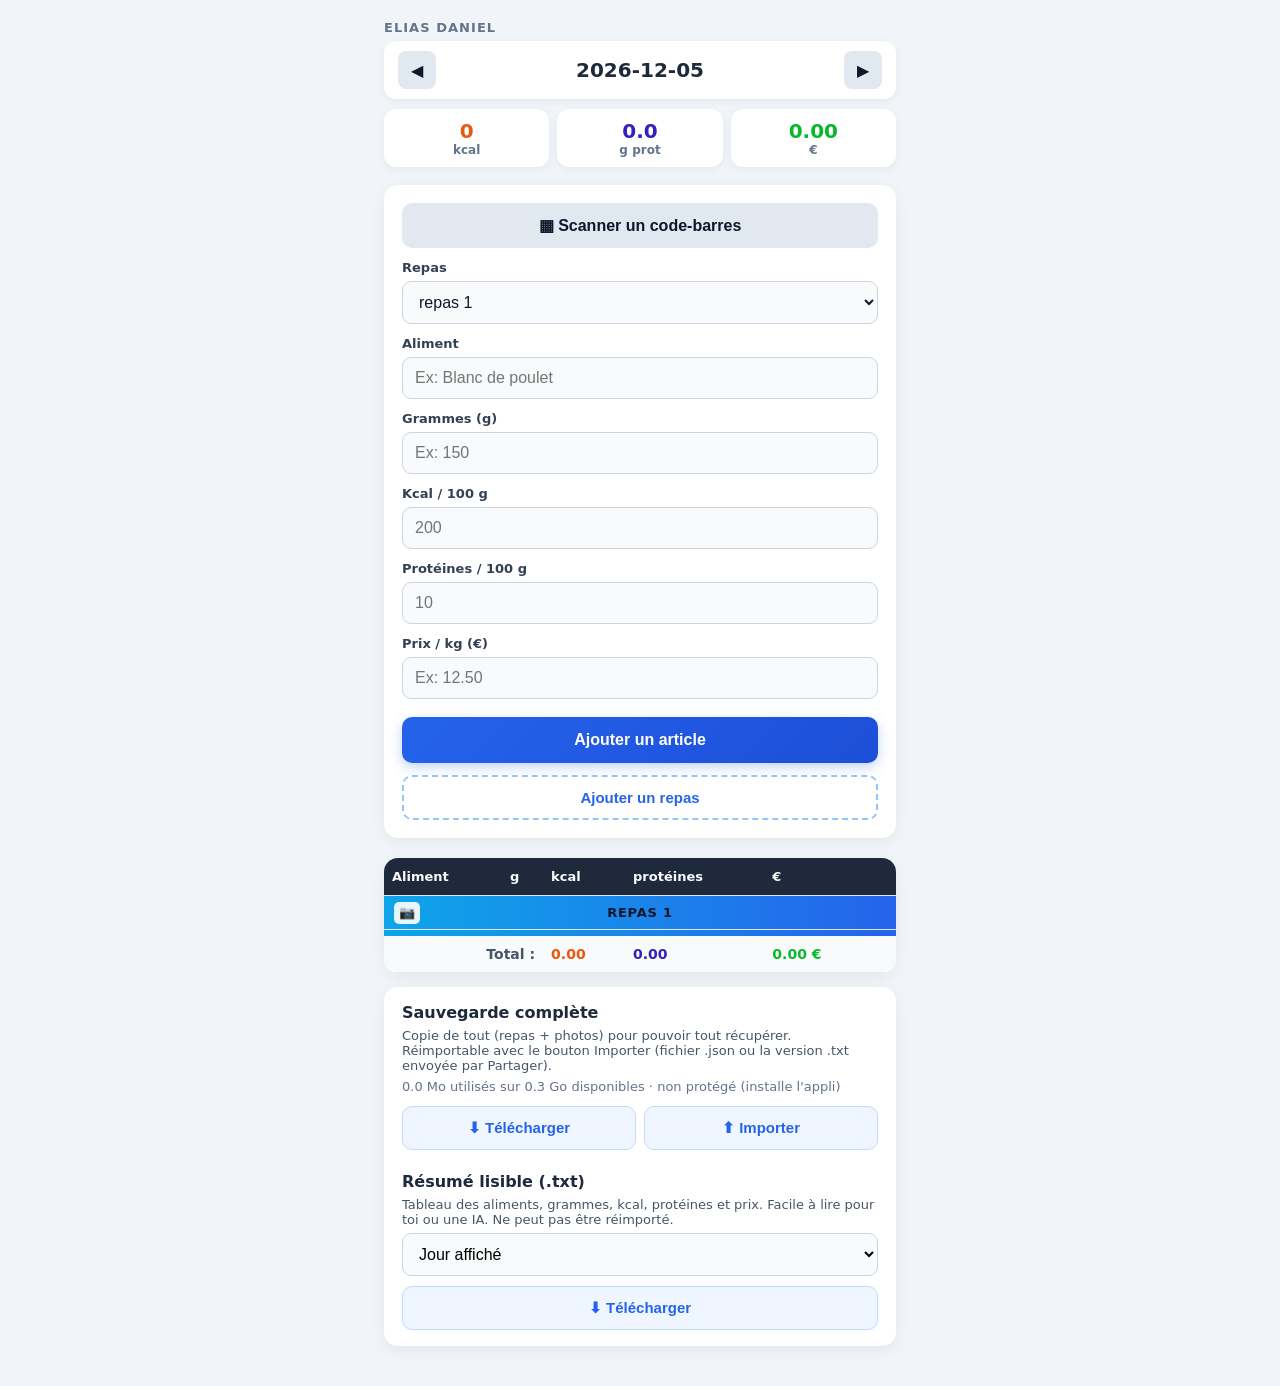
==== index (1).html @ c40640e5 "Add files via upload" ====
<!DOCTYPE html>
<html lang="fr">

<head>
    <meta charset="UTF-8">
    <meta name="viewport" content="width=device-width, initial-scale=1.0" />
    <meta name="theme-color" content="#2563eb">
    <title>Suivi Repas</title>
    <link rel="manifest" href="manifest.json">
    <link rel="icon" href="icone-192.png">
    <link rel="apple-touch-icon" href="icone-192.png">
    <link rel="stylesheet" href="style.css">
</head>

<body>
    <p class="nom-utilisateur">ELIAS Daniel</p>

    <h1>
        <button id="btn-jour-prec" type="button">◀</button>
        <span id="date-affichage"></span>
        <button id="btn-jour-suiv" type="button">▶</button>
    </h1>

    <div class="resume-haut">
        <div class="resume-case resume-kcal"><span id="haut-kcal">0</span><small>kcal</small></div>
        <div class="resume-case resume-prot"><span id="haut-prot">0</span><small>g prot</small></div>
        <div class="resume-case resume-prix"><span id="haut-prix">0.00</span><small>€</small></div>
    </div>

    <form id="formulaire-article">
        <button id="btn-scanner" type="button">▦ Scanner un code-barres</button>
        <p id="message-produit" class="message-produit cache"></p>

        <label for="select-repas">Repas</label>
        <select id="select-repas"></select>

        <label for="aliment">Aliment</label>
        <div class="champ-avec-effacer">
            <input id="aliment" type="text" placeholder="Ex: Blanc de poulet">
            <button id="btn-effacer-aliment" type="button" class="btn-effacer cache" aria-label="Effacer le nom">✕</button>
        </div>

        <label for="grammes">Grammes (g)</label>
        <input id="grammes" type="number" inputmode="decimal" step="any" min="0" placeholder="Ex: 150">

        <label for="calories">Kcal / 100 g</label>
        <input id="calories" type="number" inputmode="decimal" step="any" min="0" placeholder="200">

        <label for="proteines">Protéines / 100 g</label>
        <input id="proteines" type="number" inputmode="decimal" step="any" min="0" placeholder="10">

        <label for="prix-kg">Prix / kg (€)</label>
        <input id="prix-kg" type="number" inputmode="decimal" step="any" min="0" placeholder="Ex: 12.50">

        <button id="btn-ajouter-article" type="button">Ajouter un article</button>
        <button id="btn-ajouter-repas" type="button">Ajouter un repas</button>
    </form>

    <table>
        <thead>
            <tr>
                <th>Aliment</th>
                <th>g</th>
                <th>kcal</th>
                <th>protéines</th>
                <th>€</th>
                <th></th>
            </tr>
        </thead>
        <tbody id="liste-articles"></tbody>
        <tfoot>
            <tr>
                <td colspan="6" class="bande-separation"></td>
            </tr>
            <tr>
                <td colspan="2" class="label-total">Total :</td>
                <td id="total-kcal">0.00</td>
                <td id="total-prot">0.00</td>
                <td id="total-prix">0.00 €</td>
                <td></td>
            </tr>
        </tfoot>
    </table>

    <section class="bloc-sauvegarde">
        <h2>Sauvegarde complète</h2>
        <p class="aide">Copie de tout (repas + photos) pour pouvoir tout récupérer. Réimportable avec le bouton Importer (fichier .json ou la version .txt envoyée par Partager).</p>
        <p id="info-stockage" class="info-stockage">Calcul de l'espace utilisé…</p>
        <div class="boutons-sauvegarde">
            <button id="btn-exporter" type="button">⬇ Télécharger</button>
            <button id="btn-partager-sauvegarde" type="button" class="btn-partager">↗ Partager</button>
            <button id="btn-importer" type="button">⬆ Importer</button>
        </div>
        <input id="input-import" type="file" accept="application/json,.json,text/plain,.txt" hidden>

        <h2 class="titre-resume">Résumé lisible (.txt)</h2>
        <p class="aide">Tableau des aliments, grammes, kcal, protéines et prix. Facile à lire pour toi ou une IA. Ne peut pas être réimporté.</p>
        <select id="select-periode">
            <option value="jour">Jour affiché</option>
            <option value="7">7 derniers jours</option>
            <option value="30">30 derniers jours</option>
            <option value="tout">Tout l'historique</option>
        </select>
        <div class="boutons-sauvegarde">
            <button id="btn-resume-telecharger" type="button">⬇ Télécharger</button>
            <button id="btn-resume-partager" type="button" class="btn-partager">↗ Partager</button>
        </div>
    </section>

    <!-- Champ caché utilisé pour prendre la photo d'un repas -->
    <input id="input-photo" type="file" accept="image/*" capture="environment" hidden>

    <!-- Fenêtre du scanner de code-barres -->
    <div id="fenetre-scanner" class="fenetre cache">
        <div class="fenetre-contenu">
            <p id="texte-scanner" class="texte-scanner">Vise le code-barres</p>
            <video id="video-scanner" playsinline muted></video>
            <label for="code-manuel">Ou tape le code-barres :</label>
            <div class="ligne-code-manuel">
                <input id="code-manuel" type="text" inputmode="numeric" placeholder="Ex: 3017620422003">
                <button id="btn-code-manuel" type="button">OK</button>
            </div>
            <button id="btn-fermer-scanner" type="button" class="btn-fermer">Fermer</button>
        </div>
    </div>

    <!-- Fenêtre pour voir une photo en grand -->
    <div id="fenetre-photo" class="fenetre cache">
        <div class="fenetre-contenu">
            <img id="photo-grande" alt="Photo du repas">
            <div class="boutons-photo">
                <button id="btn-remplacer-photo" type="button">Remplacer</button>
                <button id="btn-supprimer-photo" type="button" class="btn-danger">Supprimer</button>
            </div>
            <button id="btn-fermer-photo" type="button" class="btn-fermer">Fermer</button>
        </div>
    </div>

    <div id="popup-info" class="popup-cache"></div>
    <script src="script.js"></script>
</body>

</html>
---- style.css ----
* {
    box-sizing: border-box;
    margin: 0;
    padding: 0;
}

body {
    font-family: system-ui, -apple-system, "Segoe UI", Roboto, sans-serif;
    background-color: #f1f5f9;
    color: #1e293b;
    max-width: 540px;
    margin: 0 auto;
    padding: 20px 14px 40px;
}

.nom-utilisateur {
    font-size: 13px;
    font-weight: 700;
    text-transform: uppercase;
    letter-spacing: 0.08em;
    color: #64748b;
    margin-bottom: 6px;
}

h1 {
    display: flex;
    align-items: center;
    justify-content: space-between;
    background-color: #ffffff;
    padding: 10px 14px;
    border-radius: 12px;
    box-shadow: 0 2px 8px rgba(15, 23, 42, 0.06);
    font-size: 20px;
    white-space: nowrap;
    margin-bottom: 18px;
}

#btn-jour-prec,
#btn-jour-suiv {
    background-color: #e2e8f0;
    color: #0f172a;
    border: none;
    border-radius: 8px;
    width: 38px;
    height: 38px;
    font-size: 16px;
    cursor: pointer;
    transition: background-color 0.2s ease, transform 0.1s ease;
}

#btn-jour-prec:hover,
#btn-jour-suiv:hover {
    background-color: #2563eb;
    color: #ffffff;
}

#btn-jour-prec:active,
#btn-jour-suiv:active {
    transform: scale(0.92);
}

#formulaire-article {
    display: flex;
    flex-direction: column;
    gap: 6px;
    background-color: #ffffff;
    padding: 18px;
    border-radius: 14px;
    box-shadow: 0 4px 16px rgba(15, 23, 42, 0.06);
    margin-bottom: 20px;
}

#formulaire-article label {
    font-size: 13px;
    font-weight: 700;
    color: #334155;
    margin-top: 6px;
}

#formulaire-article input {
    width: 100%;
    padding: 11px 12px;
    font-size: 16px;
    color: #0f172a;
    background-color: #f8fafc;
    border: 1.5px solid #cbd5e1;
    border-radius: 9px;
    outline: none;
    transition: border-color 0.2s ease, box-shadow 0.2s ease, background-color 0.2s ease;
}

#formulaire-article input:focus {
    background-color: #ffffff;
    border-color: #2563eb;
    box-shadow: 0 0 0 3px rgba(37, 99, 235, 0.16);
}

@keyframes secousse {
    0%, 100% { transform: translateX(0); }
    25% { transform: translateX(-5px); }
    75% { transform: translateX(5px); }
}

#formulaire-article input.erreur,
.erreur {
    border: 2px solid #ef4444;
    background-color: #fef2f2;
    animation: secousse 0.25s ease;
}

#btn-ajouter-article {
    width: 100%;
    padding: 14px;
    margin-top: 12px;
    font-size: 16px;
    font-weight: 700;
    color: #ffffff;
    background: linear-gradient(135deg, #2563eb, #1d4ed8);
    border: none;
    border-radius: 10px;
    box-shadow: 0 4px 12px rgba(37, 99, 235, 0.28);
    cursor: pointer;
    transition: transform 0.15s ease, box-shadow 0.2s ease, filter 0.2s ease;
}

#btn-ajouter-article:hover {
    filter: brightness(1.06);
    transform: translateY(-1px);
    box-shadow: 0 6px 16px rgba(37, 99, 235, 0.35);
}

#btn-ajouter-article:active {
    transform: translateY(1px) scale(0.99);
}

table {
    border-collapse: collapse;
    width: 100%;
    background-color: #ffffff;
    border-radius: 14px;
    overflow: hidden;
    box-shadow: 0 4px 16px rgba(15, 23, 42, 0.06);
    margin-bottom: 14px;
    font-size: 14px;
}

thead th {
    background-color: #1e293b;
    color: #f8fafc;
    font-weight: 600;
    text-align: left;
    padding: 11px 8px;
    font-size: 13px;
}

th, td {
    border-bottom: 1px solid #e2e8f0;
    padding: 10px 8px;
}


.bandeau-repas {
    position: relative;
    text-align: center;
    background: linear-gradient(90deg, #0ea5e9, #2563eb);
    color: #ffffff;
    font-weight: 700;
    text-transform: uppercase;
    letter-spacing: 0.06em;
    font-size: 13px;
    padding: 9px 36px;
    cursor: pointer;
    transition: filter 0.15s ease;
}

.bandeau-repas:hover {
    filter: brightness(1.08);
}

#liste-articles td .btn-suppr-repas {
    position: absolute;
    right: 10px;
    top: 50%;
    transform: translateY(-50%);
    background-color: #fee2e2;
    color: #dc2626;
    border: none;
    border-radius: 5px;
    width: 22px;
    height: 22px;
    font-size: 11px;
    font-weight: 700;
    cursor: pointer;
    transition: background-color 0.15s ease, color 0.15s ease;
}

#liste-articles td .btn-suppr-repas:hover {
    background-color: #ef4444;
    color: #ffffff;
}

#liste-articles td .btn-suppr-repas:active {
    transform: translateY(-50%) scale(0.9);
}

#popup-info.popup-repas {
    padding: 12px 18px;
    font-size: 15px;
    text-align: center;
}

#liste-articles tr {
    transition: background-color 0.15s ease;
}

#liste-articles tr:hover {
    background-color: #f8fafc;
}

#liste-articles td:nth-child(1) {
    font-weight: 600;
    color: #0f172a;
}

#liste-articles td:nth-child(3),
#total-kcal {
    color: #ea580c;
    font-weight: 600;
}

#liste-articles td:nth-child(4),
#total-prot {
    color: #3321bc;
    font-weight: 600;
}

#liste-articles td:nth-child(5),
#total-prix {
    color: #09b82c;
    font-weight: 600;
}

.cellule-cliquable {
    cursor: pointer;
    text-decoration: none;
    border-radius: 6px;
    transition: background-color 0.15s ease, transform 0.1s ease;
}

.cellule-cliquable:hover {
    background-color: #e2e8f0;
}

.cellule-cliquable:active {
    transform: scale(0.95);
    background-color: #cbd5e1;
}

#liste-articles td button {
    background-color: #fee2e2;
    color: #dc2626;
    border: none;
    border-radius: 6px;
    width: 28px;
    height: 28px;
    font-weight: 700;
    cursor: pointer;
    transition: background-color 0.15s ease, color 0.15s ease, transform 0.1s ease;
}

#liste-articles td button:hover {
    background-color: #ef4444;
    color: #ffffff;
}

#liste-articles td button:active {
    transform: scale(0.9);
}

tfoot tr {
    font-weight: 700;
    background-color: #f8fafc;
}

tfoot td.bande-separation {
    padding: 0;
    height: 6px;
    background: linear-gradient(90deg, #0ea5e9, #2563eb);
    border: none;
}

.label-total {
    text-align: right;
    color: #475569;
}

#btn-ajouter-repas {
    width: 100%;
    padding: 12px;
    margin-top: 6px;
    font-size: 15px;
    font-weight: 700;
    color: #2563eb;
    background-color: #ffffff;
    border: 2px dashed #93c5fd;
    border-radius: 10px;
    cursor: pointer;
    transition: background-color 0.2s ease, border-color 0.2s ease, transform 0.1s ease;
}

#btn-ajouter-repas:hover {
    background-color: #eff6ff;
    border-color: #2563eb;
}

#btn-ajouter-repas:active {
    transform: scale(0.99);
}

@keyframes apparitionPopup {
    from {
        opacity: 0;
        transform: translateY(4px) scale(0.96);
    }
    to {
        opacity: 1;
        transform: translateY(0) scale(1);
    }
}

#popup-info {
    position: fixed;
    background-color: #0f172a;
    color: #ffffff;
    padding: 8px 13px;
    border-radius: 8px;
    font-size: 13px;
    font-weight: 700;
    box-shadow: 0 8px 20px rgba(15, 23, 42, 0.3);
    z-index: 1000;
    animation: apparitionPopup 0.15s ease-out;
}

.popup-cache {
    display: none;
}

#formulaire-article select {
    width: 100%;
    padding: 11px 12px;
    font-size: 16px;
    color: #0f172a;
    background-color: #f8fafc;
    border: 1.5px solid #cbd5e1;
    border-radius: 9px;
    outline: none;
}

#formulaire-article select:focus {
    background-color: #ffffff;
    border-color: #2563eb;
    box-shadow: 0 0 0 3px rgba(37, 99, 235, 0.16);
}
/* =====================================================================
   Ajouts : scanner, photos, sauvegarde, fenêtres
   ===================================================================== */
.cache {
    display: none !important;
}

.cellule-prix,
#total-prix {
    white-space: nowrap;
}

#btn-scanner {
    width: 100%;
    padding: 13px;
    font-size: 16px;
    font-weight: 700;
    color: #0f172a;
    background-color: #e2e8f0;
    border: none;
    border-radius: 10px;
    cursor: pointer;
}

#btn-scanner:active {
    transform: scale(0.99);
}

.message-produit {
    font-size: 14px;
    font-weight: 600;
    padding: 9px 12px;
    border-radius: 8px;
    margin-top: 4px;
}

.info-produit {
    background-color: #eff6ff;
    color: #1d4ed8;
}

.ok-produit {
    background-color: #f0fdf4;
    color: #15803d;
}

.erreur-produit {
    background-color: #fef2f2;
    color: #b91c1c;
}

/* Bouton photo dans le bandeau d'un repas */
#liste-articles td .btn-photo-repas {
    position: absolute;
    left: 10px;
    top: 50%;
    transform: translateY(-50%);
    background-color: rgba(255, 255, 255, 0.9);
    border: none;
    border-radius: 5px;
    width: 26px;
    height: 22px;
    font-size: 13px;
    line-height: 1;
    cursor: pointer;
}

.cellule-photo {
    padding: 8px;
    background-color: #f8fafc;
}

.miniature-repas {
    display: block;
    width: 100%;
    max-height: 180px;
    object-fit: cover;
    border-radius: 10px;
    cursor: pointer;
}

/* Fenêtres plein écran (scanner et photo) */
.fenetre {
    position: fixed;
    inset: 0;
    z-index: 2000;
    background-color: rgba(15, 23, 42, 0.85);
    display: flex;
    align-items: center;
    justify-content: center;
    padding: 16px;
}

.fenetre-contenu {
    width: 100%;
    max-width: 520px;
    background-color: #ffffff;
    border-radius: 14px;
    padding: 16px;
    display: flex;
    flex-direction: column;
    gap: 10px;
}

.texte-scanner {
    font-weight: 700;
    text-align: center;
}

#video-scanner {
    width: 100%;
    max-height: 55vh;
    border-radius: 10px;
    background-color: #000000;
    object-fit: cover;
}

.ligne-code-manuel {
    display: flex;
    gap: 8px;
}

.ligne-code-manuel input {
    flex: 1;
    padding: 11px 12px;
    font-size: 16px;
    border: 1.5px solid #cbd5e1;
    border-radius: 9px;
}

.fenetre-contenu button {
    padding: 12px 16px;
    font-size: 15px;
    font-weight: 700;
    border: none;
    border-radius: 10px;
    cursor: pointer;
    background-color: #2563eb;
    color: #ffffff;
}

.fenetre-contenu .btn-fermer {
    background-color: #e2e8f0;
    color: #0f172a;
}

.fenetre-contenu .btn-danger {
    background-color: #ef4444;
}

#photo-grande {
    width: 100%;
    max-height: 65vh;
    object-fit: contain;
    border-radius: 10px;
    background-color: #0f172a;
}

.boutons-photo {
    display: flex;
    gap: 8px;
}

.boutons-photo button {
    flex: 1;
}

/* Bloc sauvegarde */
.bloc-sauvegarde {
    background-color: #ffffff;
    padding: 16px 18px;
    border-radius: 14px;
    box-shadow: 0 4px 16px rgba(15, 23, 42, 0.06);
}

.bloc-sauvegarde h2 {
    font-size: 16px;
    margin-bottom: 6px;
}

.info-stockage {
    font-size: 13px;
    color: #64748b;
    margin-bottom: 12px;
}

.boutons-sauvegarde {
    display: flex;
    gap: 8px;
}

.boutons-sauvegarde button {
    flex: 1;
    padding: 12px;
    font-size: 15px;
    font-weight: 700;
    color: #2563eb;
    background-color: #eff6ff;
    border: 1.5px solid #bfdbfe;
    border-radius: 10px;
    cursor: pointer;
}

/* Total affiché en haut, sous la date */
.resume-haut {
    display: flex;
    gap: 8px;
    margin: -8px 0 18px;
}

.resume-case {
    flex: 1;
    background-color: #ffffff;
    border-radius: 12px;
    box-shadow: 0 2px 8px rgba(15, 23, 42, 0.06);
    padding: 10px 6px;
    text-align: center;
    display: flex;
    flex-direction: column;
}

.resume-case span {
    font-size: 20px;
    font-weight: 800;
    white-space: nowrap;
}

.resume-case small {
    font-size: 12px;
    font-weight: 600;
    color: #64748b;
}

.resume-kcal span { color: #ea580c; }
.resume-prot span { color: #3321bc; }
.resume-prix span { color: #09b82c; }

/* Petit ✕ dans le champ Aliment */
.champ-avec-effacer {
    position: relative;
}

#formulaire-article .champ-avec-effacer input {
    padding-right: 42px;
}

.btn-effacer {
    position: absolute;
    right: 8px;
    top: 50%;
    transform: translateY(-50%);
    width: 28px;
    height: 28px;
    border: none;
    border-radius: 50%;
    background-color: #cbd5e1;
    color: #0f172a;
    font-size: 13px;
    font-weight: 700;
    cursor: pointer;
}

.bloc-sauvegarde .aide {
    font-size: 13px;
    color: #475569;
    margin-bottom: 6px;
}

.titre-resume {
    margin-top: 22px;
}

#select-periode {
    width: 100%;
    padding: 11px 12px;
    font-size: 16px;
    background-color: #f8fafc;
    border: 1.5px solid #cbd5e1;
    border-radius: 9px;
    margin-bottom: 10px;
}

.boutons-sauvegarde button {
    padding: 12px 6px;
}
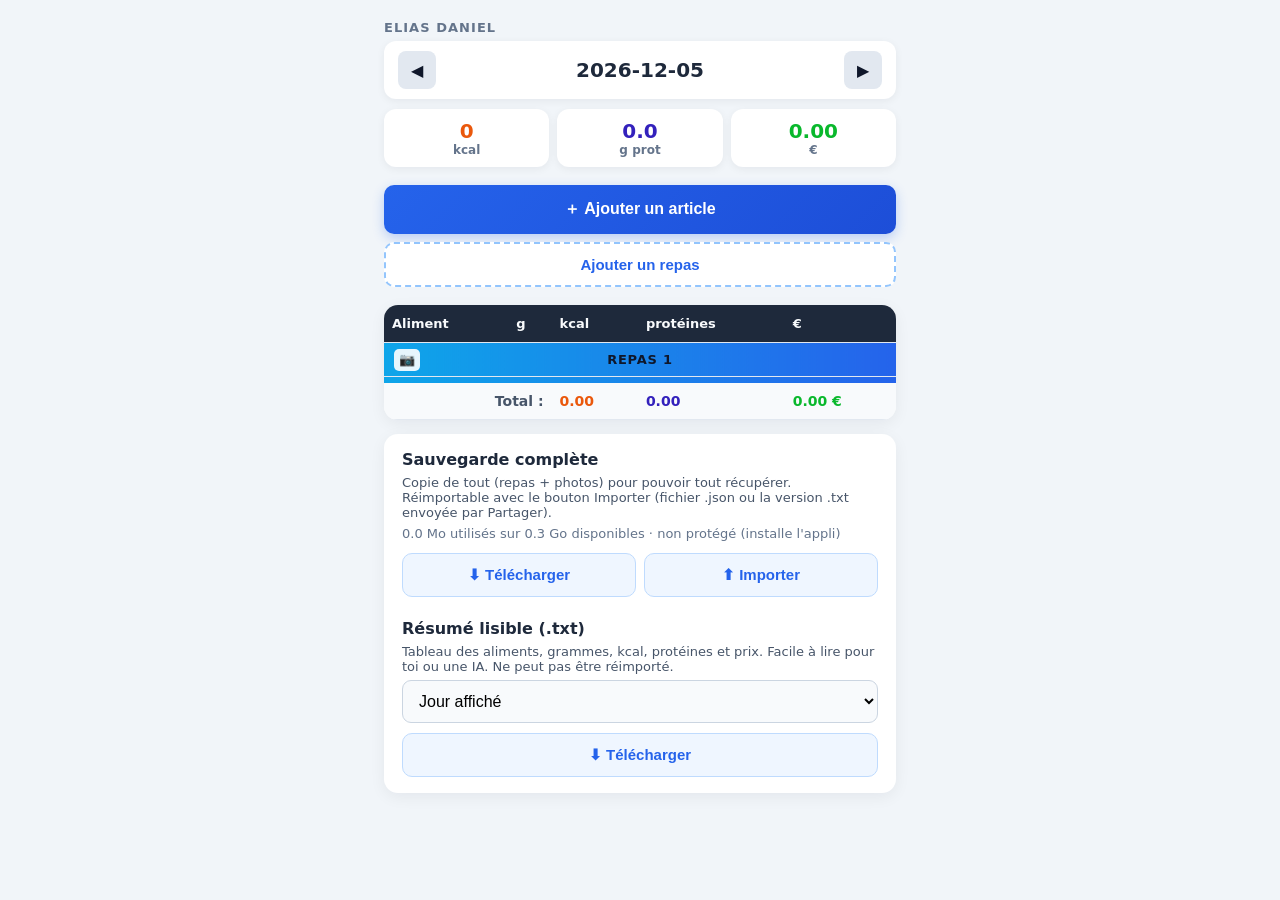
==== commit a2d80f73: "Add files via upload" ====
--- a/index (1).html
+++ b/index (1).html
@@ -27,34 +27,46 @@
         <div class="resume-case resume-prix"><span id="haut-prix">0.00</span><small>€</small></div>
     </div>
 
-    <form id="formulaire-article">
-        <button id="btn-scanner" type="button">▦ Scanner un code-barres</button>
-        <p id="message-produit" class="message-produit cache"></p>
+    <div class="actions-principales">
+        <button id="btn-ouvrir-ajout" type="button">＋ Ajouter un article</button>
+        <button id="btn-ajouter-repas" type="button">Ajouter un repas</button>
+    </div>
 
-        <label for="select-repas">Repas</label>
-        <select id="select-repas"></select>
+    <!-- Fenêtre d'ajout / de modification d'un article (cachée au départ) -->
+    <div id="fenetre-article" class="fenetre fenetre-article cache">
+        <form id="formulaire-article">
+            <h2 id="titre-formulaire" class="titre-formulaire">Nouvel article</h2>
+            <button id="btn-scanner" type="button">▦ Scanner un code-barres</button>
+            <p id="message-produit" class="message-produit cache"></p>
 
-        <label for="aliment">Aliment</label>
-        <div class="champ-avec-effacer">
-            <input id="aliment" type="text" placeholder="Ex: Blanc de poulet">
-            <button id="btn-effacer-aliment" type="button" class="btn-effacer cache" aria-label="Effacer le nom">✕</button>
-        </div>
+            <label for="select-repas">Repas</label>
+            <select id="select-repas"></select>
 
-        <label for="grammes">Grammes (g)</label>
-        <input id="grammes" type="number" inputmode="decimal" step="any" min="0" placeholder="Ex: 150">
+            <label for="aliment">Aliment</label>
+            <div class="champ-avec-effacer">
+                <input id="aliment" type="text" placeholder="Ex: Blanc de poulet">
+                <button id="btn-effacer-aliment" type="button" class="btn-effacer cache" aria-label="Effacer le nom">✕</button>
+            </div>
 
-        <label for="calories">Kcal / 100 g</label>
-        <input id="calories" type="number" inputmode="decimal" step="any" min="0" placeholder="200">
+            <label for="grammes">Grammes (g)</label>
+            <input id="grammes" type="number" inputmode="decimal" step="any" min="0" placeholder="Ex: 150">
 
-        <label for="proteines">Protéines / 100 g</label>
-        <input id="proteines" type="number" inputmode="decimal" step="any" min="0" placeholder="10">
+            <label for="calories">Kcal / 100 g</label>
+            <input id="calories" type="number" inputmode="decimal" step="any" min="0" placeholder="200">
 
-        <label for="prix-kg">Prix / kg (€)</label>
-        <input id="prix-kg" type="number" inputmode="decimal" step="any" min="0" placeholder="Ex: 12.50">
+            <label for="proteines">Protéines / 100 g</label>
+            <input id="proteines" type="number" inputmode="decimal" step="any" min="0" placeholder="10">
 
-        <button id="btn-ajouter-article" type="button">Ajouter un article</button>
-        <button id="btn-ajouter-repas" type="button">Ajouter un repas</button>
-    </form>
+            <label for="prix-kg">Prix / kg (€)</label>
+            <input id="prix-kg" type="number" inputmode="decimal" step="any" min="0" placeholder="Ex: 12.50">
+
+            <div class="boutons-article">
+                <button id="btn-supprimer-article" type="button" class="btn-rouge cache">✕ Supprimer</button>
+                <button id="btn-valider-article" type="button" class="btn-vert">✓ Ajouter</button>
+            </div>
+            <button id="btn-annuler-article" type="button" class="btn-annuler">Annuler</button>
+        </form>
+    </div>
 
     <table>
         <thead>
@@ -64,20 +76,18 @@
                 <th>kcal</th>
                 <th>protéines</th>
                 <th>€</th>
-                <th></th>
             </tr>
         </thead>
         <tbody id="liste-articles"></tbody>
         <tfoot>
             <tr>
-                <td colspan="6" class="bande-separation"></td>
+                <td colspan="5" class="bande-separation"></td>
             </tr>
             <tr>
                 <td colspan="2" class="label-total">Total :</td>
                 <td id="total-kcal">0.00</td>
                 <td id="total-prot">0.00</td>
                 <td id="total-prix">0.00 €</td>
-                <td></td>
             </tr>
         </tfoot>
     </table>
@@ -125,7 +135,7 @@
     </div>
 
     <!-- Fenêtre pour voir une photo en grand -->
-    <div id="fenetre-photo" class="fenetre cache">
+    <div id="fenetre-photo" class="fenetre ferme-au-clic-exterieur cache">
         <div class="fenetre-contenu">
             <img id="photo-grande" alt="Photo du repas">
             <div class="boutons-photo">
@@ -136,6 +146,31 @@
         </div>
     </div>
 
+    <!-- Fiche d'un article (clic sur son nom dans le tableau) -->
+    <div id="fenetre-fiche" class="fenetre ferme-au-clic-exterieur cache">
+        <div class="fenetre-contenu fiche-article">
+            <button id="btn-fermer-fiche" type="button" class="btn-fermer-fiche" aria-label="Fermer">✕</button>
+            <h2 id="fiche-nom" class="fiche-nom"></h2>
+            <p id="fiche-repas" class="fiche-repas"></p>
+
+            <div class="fiche-grille">
+                <p class="fiche-titre-colonne">Pour 100 g</p>
+                <p class="fiche-titre-colonne">Cette portion</p>
+                <div class="fiche-valeur kcal"><small>Kcal</small><span id="fiche-kcal100"></span></div>
+                <div class="fiche-valeur kcal"><small>Kcal</small><span id="fiche-kcal"></span></div>
+                <div class="fiche-valeur prot"><small>Protéines</small><span id="fiche-prot100"></span></div>
+                <div class="fiche-valeur prot"><small>Protéines</small><span id="fiche-prot"></span></div>
+                <div class="fiche-valeur prix"><small>Prix / kg</small><span id="fiche-prixkg"></span></div>
+                <div class="fiche-valeur prix"><small>Prix</small><span id="fiche-prix"></span></div>
+            </div>
+
+            <div class="boutons-photo">
+                <button id="btn-fiche-modifier" type="button">✏️ Modifier</button>
+                <button id="btn-fiche-supprimer" type="button" class="btn-danger">🗑 Supprimer</button>
+            </div>
+        </div>
+    </div>
+
     <div id="popup-info" class="popup-cache"></div>
     <script src="script.js"></script>
 </body>
--- a/style.css
+++ b/style.css
@@ -646,3 +646,106 @@
 .boutons-sauvegarde button {
     padding: 12px 6px;
 }
+
+/* Boutons principaux sous le total */
+.actions-principales {
+    display: flex;
+    flex-direction: column;
+    gap: 8px;
+    margin-bottom: 18px;
+}
+
+#btn-ouvrir-ajout {
+    width: 100%;
+    padding: 14px;
+    font-size: 16px;
+    font-weight: 700;
+    color: #ffffff;
+    background: linear-gradient(135deg, #2563eb, #1d4ed8);
+    border: none;
+    border-radius: 10px;
+    box-shadow: 0 4px 12px rgba(37, 99, 235, 0.28);
+    cursor: pointer;
+}
+
+#btn-ouvrir-ajout:active {
+    transform: scale(0.99);
+}
+
+.actions-principales #btn-ajouter-repas {
+    margin-top: 0;
+}
+
+/* Fenêtre article : le formulaire devient une fenêtre par-dessus l'appli */
+.fenetre-article {
+    z-index: 1500;
+    align-items: flex-end;
+    padding: 0;
+}
+
+.fenetre-article #formulaire-article {
+    width: 100%;
+    max-width: 540px;
+    max-height: 92vh;
+    overflow-y: auto;
+    margin: 0;
+    border-radius: 18px 18px 0 0;
+    padding-bottom: 24px;
+}
+
+.titre-formulaire {
+    font-size: 18px;
+    margin-bottom: 6px;
+}
+
+.boutons-article {
+    display: flex;
+    gap: 8px;
+    margin-top: 14px;
+}
+
+.boutons-article button,
+.btn-annuler {
+    flex: 1;
+    padding: 14px;
+    font-size: 16px;
+    font-weight: 700;
+    border: none;
+    border-radius: 10px;
+    cursor: pointer;
+}
+
+.btn-vert {
+    color: #ffffff;
+    background-color: #16a34a;
+    box-shadow: 0 4px 12px rgba(22, 163, 74, 0.28);
+}
+
+.btn-rouge {
+    color: #ffffff;
+    background-color: #ef4444;
+}
+
+.btn-annuler {
+    width: 100%;
+    margin-top: 6px;
+    color: #0f172a;
+    background-color: #e2e8f0;
+}
+
+.boutons-article button:active,
+.btn-annuler:active {
+    transform: scale(0.98);
+}
+
+/* Le crayon remplace le ✕ rouge dans chaque ligne */
+#liste-articles td button.btn-modifier {
+    background-color: #e0e7ff;
+    color: #1e293b;
+    font-size: 14px;
+}
+
+#liste-articles td button.btn-modifier:hover {
+    background-color: #c7d2fe;
+    color: #1e293b;
+}
